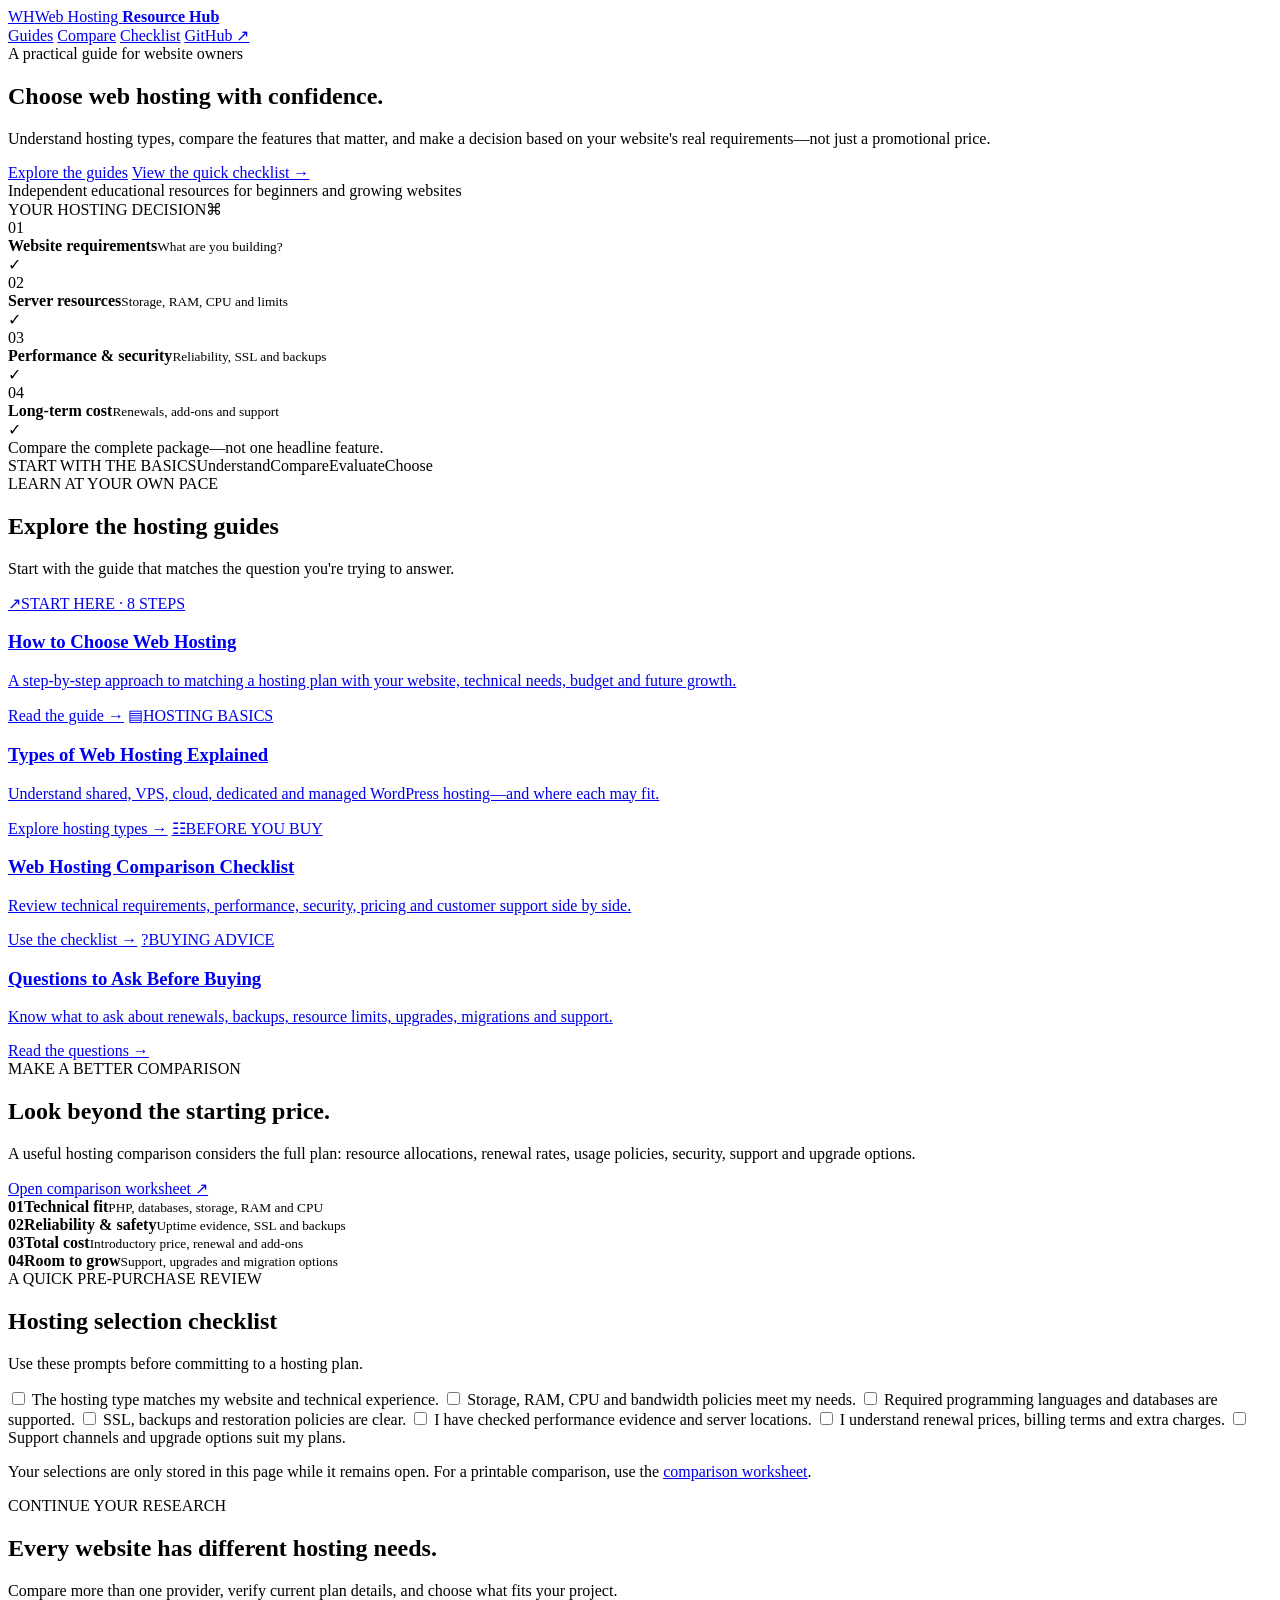
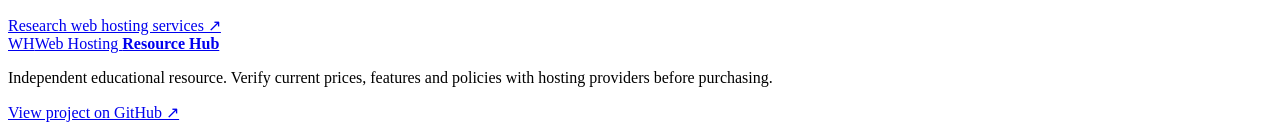
==== index.html @ 61ac8521 "Add responsive web hosting resource hub homepage" ====
<!doctype html>
<html lang="en">
<head>
  <meta charset="utf-8">
  <meta name="viewport" content="width=device-width, initial-scale=1">
  <meta name="description" content="Practical beginner-friendly guides and checklists to understand web hosting, compare providers, and choose a hosting plan for your website.">
  <meta name="theme-color" content="#10243a">
  <title>Web Hosting Resource Hub | Choose the Right Hosting</title>
  <link rel="stylesheet" href="styles.css">
</head>
<body>
  <header class="site-header">
    <div class="container nav-wrap">
      <a class="brand" href="index.html"><span class="brand-mark">WH</span><span>Web Hosting <strong>Resource Hub</strong></span></a>
      <nav aria-label="Main navigation">
        <a href="#guides">Guides</a>
        <a href="#compare">Compare</a>
        <a href="#checklist">Checklist</a>
        <a href="https://github.com/bestfreewebhosting/choosing-the-right-web-hosting-resource" target="_blank" rel="noopener">GitHub ↗</a>
      </nav>
    </div>
  </header>

  <main>
    <section class="hero">
      <div class="container hero-grid">
        <div class="hero-copy">
          <span class="eyebrow">A practical guide for website owners</span>
          <h1>Choose web hosting with <span>confidence.</span></h1>
          <p class="hero-lead">Understand hosting types, compare the features that matter, and make a decision based on your website's real requirements—not just a promotional price.</p>
          <div class="hero-actions">
            <a class="button button-light" href="#guides">Explore the guides</a>
            <a class="text-link light-link" href="#checklist">View the quick checklist →</a>
          </div>
          <div class="hero-note"><span class="dot"></span> Independent educational resources for beginners and growing websites</div>
        </div>
        <div class="hero-panel" aria-label="Hosting selection factors">
          <div class="panel-top"><span>YOUR HOSTING DECISION</span><span class="panel-icon">⌘</span></div>
          <div class="panel-item"><span class="panel-number">01</span><div><strong>Website requirements</strong><small>What are you building?</small></div><span class="check">✓</span></div>
          <div class="panel-item"><span class="panel-number">02</span><div><strong>Server resources</strong><small>Storage, RAM, CPU and limits</small></div><span class="check">✓</span></div>
          <div class="panel-item"><span class="panel-number">03</span><div><strong>Performance & security</strong><small>Reliability, SSL and backups</small></div><span class="check">✓</span></div>
          <div class="panel-item"><span class="panel-number">04</span><div><strong>Long-term cost</strong><small>Renewals, add-ons and support</small></div><span class="check">✓</span></div>
          <div class="panel-foot">Compare the complete package—not one headline feature.</div>
        </div>
      </div>
    </section>

    <section class="trust-strip">
      <div class="container strip-grid"><span>START WITH THE BASICS</span><span>Understand</span><span>Compare</span><span>Evaluate</span><span>Choose</span></div>
    </section>

    <section class="section container" id="guides">
      <div class="section-heading"><div><span class="eyebrow">LEARN AT YOUR OWN PACE</span><h2>Explore the hosting guides</h2></div><p>Start with the guide that matches the question you're trying to answer.</p></div>
      <div class="cards">
        <a class="resource-card featured-card" href="https://github.com/bestfreewebhosting/choosing-the-right-web-hosting-resource/blob/main/guides/how-to-choose-web-hosting.md" target="_blank" rel="noopener"><span class="card-icon">↗</span><span class="card-tag">START HERE · 8 STEPS</span><h3>How to Choose Web Hosting</h3><p>A step-by-step approach to matching a hosting plan with your website, technical needs, budget and future growth.</p><span class="card-link">Read the guide →</span></a>
        <a class="resource-card" href="https://github.com/bestfreewebhosting/choosing-the-right-web-hosting-resource/blob/main/guides/types-of-web-hosting-explained.md" target="_blank" rel="noopener"><span class="card-icon">▤</span><span class="card-tag">HOSTING BASICS</span><h3>Types of Web Hosting Explained</h3><p>Understand shared, VPS, cloud, dedicated and managed WordPress hosting—and where each may fit.</p><span class="card-link">Explore hosting types →</span></a>
        <a class="resource-card" href="https://github.com/bestfreewebhosting/choosing-the-right-web-hosting-resource/blob/main/guides/web-hosting-comparison-checklist.md" target="_blank" rel="noopener"><span class="card-icon">☷</span><span class="card-tag">BEFORE YOU BUY</span><h3>Web Hosting Comparison Checklist</h3><p>Review technical requirements, performance, security, pricing and customer support side by side.</p><span class="card-link">Use the checklist →</span></a>
        <a class="resource-card" href="https://github.com/bestfreewebhosting/choosing-the-right-web-hosting-resource/blob/main/guides/questions-to-ask-before-buying-hosting.md" target="_blank" rel="noopener"><span class="card-icon">?</span><span class="card-tag">BUYING ADVICE</span><h3>Questions to Ask Before Buying</h3><p>Know what to ask about renewals, backups, resource limits, upgrades, migrations and support.</p><span class="card-link">Read the questions →</span></a>
      </div>
    </section>

    <section class="compare-section" id="compare">
      <div class="container compare-grid">
        <div><span class="eyebrow">MAKE A BETTER COMPARISON</span><h2>Look beyond the starting price.</h2><p>A useful hosting comparison considers the full plan: resource allocations, renewal rates, usage policies, security, support and upgrade options.</p><a class="button button-dark" href="https://github.com/bestfreewebhosting/choosing-the-right-web-hosting-resource/blob/main/web-hosting-comparison-worksheet.md" target="_blank" rel="noopener">Open comparison worksheet ↗</a></div>
        <div class="compare-list"><div><b>01</b><span><strong>Technical fit</strong><small>PHP, databases, storage, RAM and CPU</small></span></div><div><b>02</b><span><strong>Reliability & safety</strong><small>Uptime evidence, SSL and backups</small></span></div><div><b>03</b><span><strong>Total cost</strong><small>Introductory price, renewal and add-ons</small></span></div><div><b>04</b><span><strong>Room to grow</strong><small>Support, upgrades and migration options</small></span></div></div>
      </div>
    </section>

    <section class="section container checklist-section" id="checklist">
      <div class="section-heading"><div><span class="eyebrow">A QUICK PRE-PURCHASE REVIEW</span><h2>Hosting selection checklist</h2></div><p>Use these prompts before committing to a hosting plan.</p></div>
      <div class="checklist-box">
        <label><input type="checkbox"> The hosting type matches my website and technical experience.</label>
        <label><input type="checkbox"> Storage, RAM, CPU and bandwidth policies meet my needs.</label>
        <label><input type="checkbox"> Required programming languages and databases are supported.</label>
        <label><input type="checkbox"> SSL, backups and restoration policies are clear.</label>
        <label><input type="checkbox"> I have checked performance evidence and server locations.</label>
        <label><input type="checkbox"> I understand renewal prices, billing terms and extra charges.</label>
        <label><input type="checkbox"> Support channels and upgrade options suit my plans.</label>
        <p class="checklist-note">Your selections are only stored in this page while it remains open. For a printable comparison, use the <a href="https://github.com/bestfreewebhosting/choosing-the-right-web-hosting-resource/blob/main/web-hosting-comparison-worksheet.md" target="_blank" rel="noopener">comparison worksheet</a>.</p>
      </div>
    </section>

    <section class="closing-cta"><div class="container closing-inner"><div><span class="eyebrow">CONTINUE YOUR RESEARCH</span><h2>Every website has different hosting needs.</h2><p>Compare more than one provider, verify current plan details, and choose what fits your project.</p></div><a class="button button-light" href="https://googiehost.com/blog/best-web-hosting-services/" target="_blank" rel="noopener">Research web hosting services ↗</a></div></section>
  </main>

  <footer><div class="container footer-inner"><a class="brand footer-brand" href="index.html"><span class="brand-mark">WH</span><span>Web Hosting <strong>Resource Hub</strong></span></a><p>Independent educational resource. Verify current prices, features and policies with hosting providers before purchasing.</p><a href="https://github.com/bestfreewebhosting/choosing-the-right-web-hosting-resource" target="_blank" rel="noopener">View project on GitHub ↗</a></div></footer>
</body>
</html>
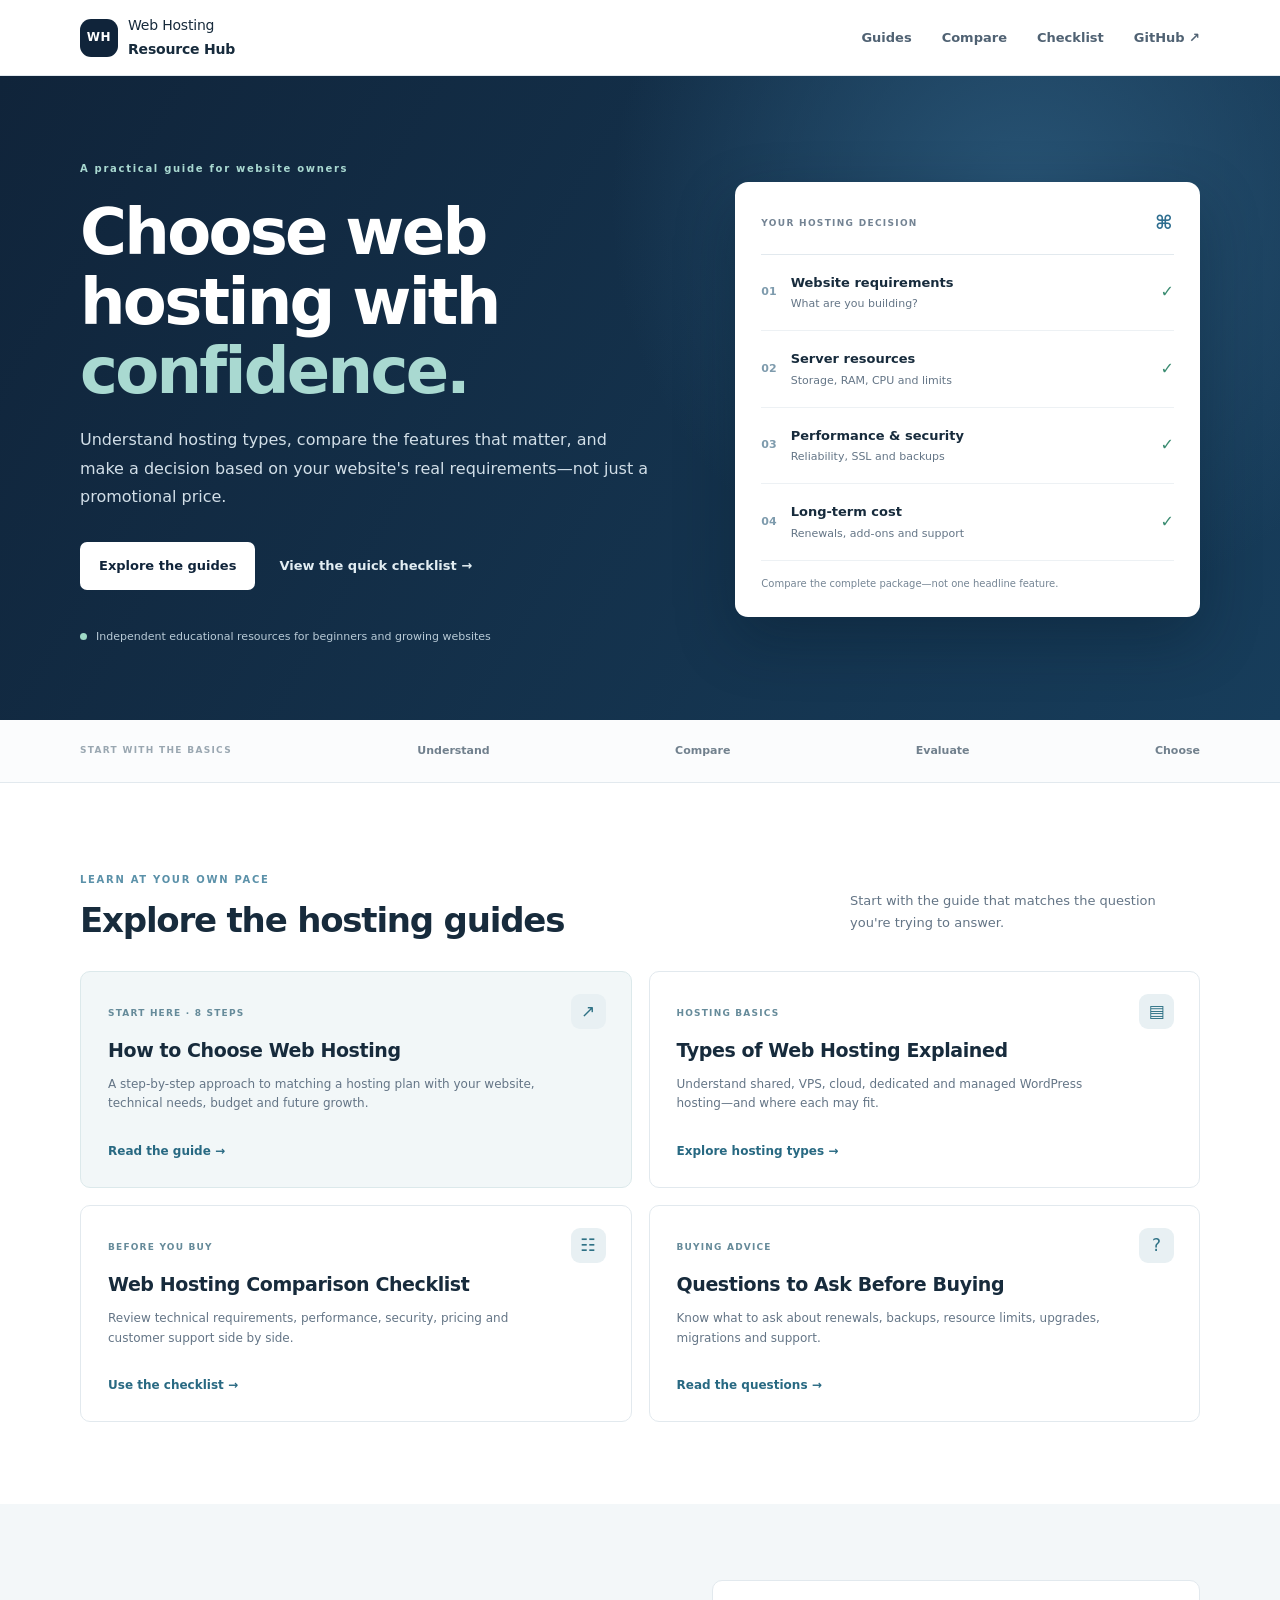
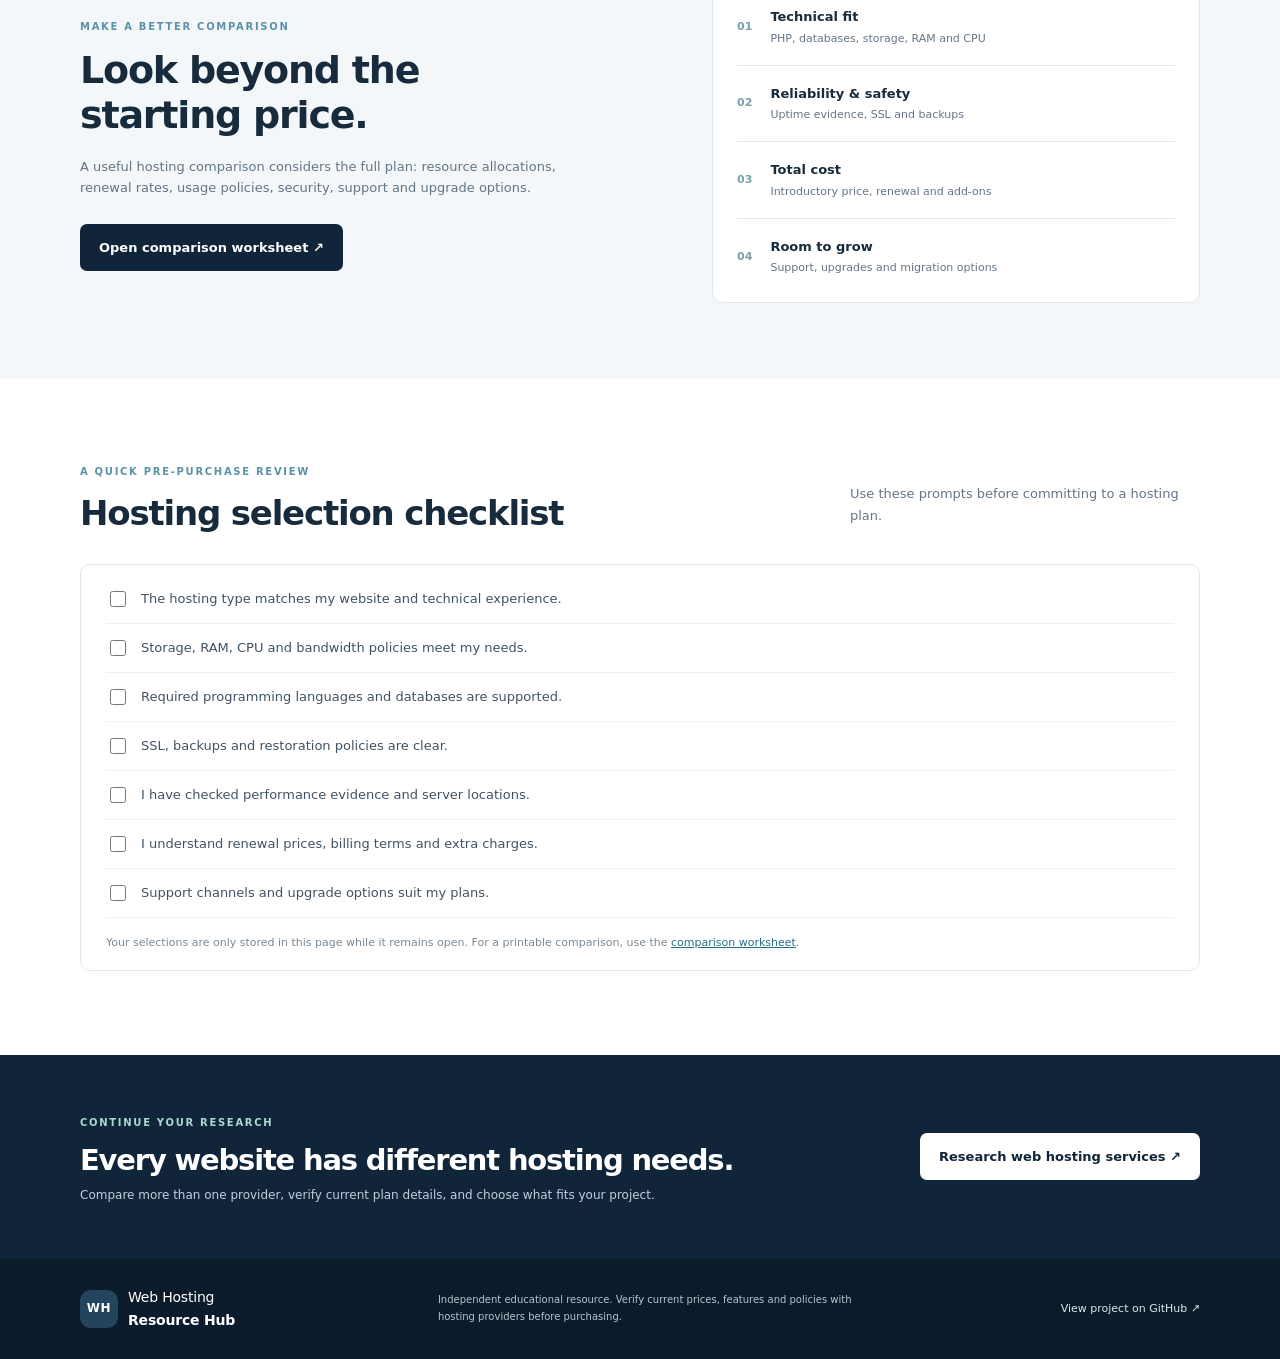
==== commit 6e565bc1: "Link homepage cards to hosted guide pages" ====
--- a/index.html
+++ b/index.html
@@ -52,10 +52,10 @@
     <section class="section container" id="guides">
       <div class="section-heading"><div><span class="eyebrow">LEARN AT YOUR OWN PACE</span><h2>Explore the hosting guides</h2></div><p>Start with the guide that matches the question you're trying to answer.</p></div>
       <div class="cards">
-        <a class="resource-card featured-card" href="https://github.com/bestfreewebhosting/choosing-the-right-web-hosting-resource/blob/main/guides/how-to-choose-web-hosting.md" target="_blank" rel="noopener"><span class="card-icon">↗</span><span class="card-tag">START HERE · 8 STEPS</span><h3>How to Choose Web Hosting</h3><p>A step-by-step approach to matching a hosting plan with your website, technical needs, budget and future growth.</p><span class="card-link">Read the guide →</span></a>
-        <a class="resource-card" href="https://github.com/bestfreewebhosting/choosing-the-right-web-hosting-resource/blob/main/guides/types-of-web-hosting-explained.md" target="_blank" rel="noopener"><span class="card-icon">▤</span><span class="card-tag">HOSTING BASICS</span><h3>Types of Web Hosting Explained</h3><p>Understand shared, VPS, cloud, dedicated and managed WordPress hosting—and where each may fit.</p><span class="card-link">Explore hosting types →</span></a>
-        <a class="resource-card" href="https://github.com/bestfreewebhosting/choosing-the-right-web-hosting-resource/blob/main/guides/web-hosting-comparison-checklist.md" target="_blank" rel="noopener"><span class="card-icon">☷</span><span class="card-tag">BEFORE YOU BUY</span><h3>Web Hosting Comparison Checklist</h3><p>Review technical requirements, performance, security, pricing and customer support side by side.</p><span class="card-link">Use the checklist →</span></a>
-        <a class="resource-card" href="https://github.com/bestfreewebhosting/choosing-the-right-web-hosting-resource/blob/main/guides/questions-to-ask-before-buying-hosting.md" target="_blank" rel="noopener"><span class="card-icon">?</span><span class="card-tag">BUYING ADVICE</span><h3>Questions to Ask Before Buying</h3><p>Know what to ask about renewals, backups, resource limits, upgrades, migrations and support.</p><span class="card-link">Read the questions →</span></a>
+        <a class="resource-card featured-card" href="guides/how-to-choose-web-hosting.html" target="_blank" rel="noopener"><span class="card-icon">↗</span><span class="card-tag">START HERE · 8 STEPS</span><h3>How to Choose Web Hosting</h3><p>A step-by-step approach to matching a hosting plan with your website, technical needs, budget and future growth.</p><span class="card-link">Read the guide →</span></a>
+        <a class="resource-card" href="guides/types-of-web-hosting-explained.html" target="_blank" rel="noopener"><span class="card-icon">▤</span><span class="card-tag">HOSTING BASICS</span><h3>Types of Web Hosting Explained</h3><p>Understand shared, VPS, cloud, dedicated and managed WordPress hosting—and where each may fit.</p><span class="card-link">Explore hosting types →</span></a>
+        <a class="resource-card" href="guides/web-hosting-comparison-checklist.html" target="_blank" rel="noopener"><span class="card-icon">☷</span><span class="card-tag">BEFORE YOU BUY</span><h3>Web Hosting Comparison Checklist</h3><p>Review technical requirements, performance, security, pricing and customer support side by side.</p><span class="card-link">Use the checklist →</span></a>
+        <a class="resource-card" href="guides/questions-to-ask-before-buying-hosting.html" target="_blank" rel="noopener"><span class="card-icon">?</span><span class="card-tag">BUYING ADVICE</span><h3>Questions to Ask Before Buying</h3><p>Know what to ask about renewals, backups, resource limits, upgrades, migrations and support.</p><span class="card-link">Read the questions →</span></a>
       </div>
     </section>
 
--- a/styles.css
+++ b/styles.css
@@ -0,0 +1 @@
+:root{--navy:#10243a;--navy2:#183b58;--blue:#2d6d8f;--ink:#172b3c;--muted:#647586;--line:#e2e9ee;--paper:#f5f8fa;--white:#fff;--mint:#b8e6d4}*{box-sizing:border-box}html{scroll-behavior:smooth}body{margin:0;font-family:Inter,ui-sans-serif,system-ui,-apple-system,BlinkMacSystemFont,"Segoe UI",sans-serif;color:var(--ink);line-height:1.65;background:#fff}a{color:inherit;text-decoration:none}.container{width:min(1120px,calc(100% - 44px));margin:auto}.site-header{height:76px;background:#fff;border-bottom:1px solid var(--line);display:flex;align-items:center}.nav-wrap,.brand,.site-header nav,.hero-actions,.hero-note,.panel-item,.panel-top,.strip-grid,.section-heading,.compare-grid,.closing-inner,.footer-inner{display:flex;align-items:center}.nav-wrap{justify-content:space-between}.brand{gap:10px;font-size:14px;letter-spacing:-.2px}.brand strong{display:block;font-weight:750}.brand-mark{display:grid;place-items:center;width:38px;height:38px;border-radius:11px;background:var(--navy);color:white;font-size:12px;font-weight:800;letter-spacing:.5px}.site-header nav{gap:30px;font-size:13px;color:#506273;font-weight:600}.site-header nav a:hover,.footer-inner>a:last-child:hover{color:var(--blue)}.hero{background:radial-gradient(circle at 80% 20%,#285475 0,transparent 36%),linear-gradient(120deg,#10243a,#173d5b);color:white;padding:78px 0 74px}.hero-grid{display:grid;grid-template-columns:1.12fr .88fr;gap:64px;align-items:center}.eyebrow{font-size:10px;letter-spacing:1.7px;font-weight:800;color:#5b91a9}.hero .eyebrow,.closing-cta .eyebrow{color:#a9d9d1}.hero h1{font-size:clamp(42px,5.3vw,64px);line-height:1.08;letter-spacing:-2.7px;margin:18px 0 20px;max-width:620px}.hero h1 span{color:#a9d9d1}.hero-lead{font-size:16px;color:#d2dfe8;max-width:570px;line-height:1.8}.hero-actions{gap:24px;margin-top:30px;flex-wrap:wrap}.button{display:inline-flex;align-items:center;justify-content:center;padding:13px 19px;border-radius:7px;font-size:13px;font-weight:750;transition:transform .2s,background .2s}.button:hover{transform:translateY(-2px)}.button-light{background:white;color:var(--navy)}.button-dark{background:var(--navy);color:white}.text-link{font-size:13px;font-weight:700}.light-link{color:#e2edf2}.hero-note{gap:9px;margin-top:38px;color:#b9cbd7;font-size:11px}.dot{width:7px;height:7px;background:#9ed9c6;border-radius:50%}.hero-panel{padding:24px 25px;background:#fff;color:var(--ink);border:1px solid #ffffff35;border-radius:13px;box-shadow:0 22px 60px #07172755}.panel-top{justify-content:space-between;font-size:9px;letter-spacing:1.3px;font-weight:800;color:#738393;padding-bottom:15px;border-bottom:1px solid var(--line)}.panel-icon{font-size:19px;color:var(--blue)}.panel-item{gap:14px;padding:17px 0;border-bottom:1px solid #edf1f4}.panel-number{font-size:11px;color:#7e9bad;font-weight:800}.panel-item div{flex:1}.panel-item strong,.panel-item small{display:block}.panel-item strong{font-size:13px}.panel-item small{font-size:11px;color:var(--muted);margin-top:2px}.check{color:#398b70;font-weight:900}.panel-foot{font-size:10px;color:#758594;padding-top:15px}.trust-strip{border-bottom:1px solid var(--line);background:#fbfcfd}.strip-grid{min-height:62px;justify-content:space-between;color:#71808d;font-size:11px;font-weight:700}.strip-grid span:first-child{font-size:9px;letter-spacing:1.3px;color:#9aa7b1}.section{padding-top:82px;padding-bottom:82px}.section-heading{justify-content:space-between;gap:30px;margin-bottom:30px}.section-heading h2,.compare-grid h2,.closing-inner h2{font-size:34px;line-height:1.2;letter-spacing:-1.2px;margin:9px 0 0}.section-heading>p{max-width:350px;color:var(--muted);font-size:13px;margin:18px 0 0}.cards{display:grid;grid-template-columns:repeat(2,1fr);gap:17px}.resource-card{position:relative;display:block;padding:26px 27px 24px;border:1px solid var(--line);border-radius:10px;background:white;transition:border .2s,transform .2s,box-shadow .2s}.resource-card:hover{border-color:#9ab8c7;transform:translateY(-3px);box-shadow:0 12px 28px #19374b0c}.featured-card{background:#f2f7f8;border-color:#dce9eb}.card-icon{position:absolute;right:25px;top:22px;width:35px;height:35px;border-radius:9px;background:#e8f0f3;color:#2e7185;display:grid;place-items:center;font-size:17px}.card-tag{font-size:9px;letter-spacing:1.2px;color:#668b9a;font-weight:850}.resource-card h3{font-size:19px;letter-spacing:-.4px;margin:11px 45px 8px 0}.resource-card p{font-size:12px;color:var(--muted);max-width:430px;min-height:44px;margin:0 0 18px}.card-link{font-size:12px;color:#286982;font-weight:800}.compare-section{background:#f3f7f9;padding:76px 0}.compare-grid{display:grid;grid-template-columns:1fr .9fr;gap:90px}.compare-grid h2{max-width:450px;font-size:38px}.compare-grid p{max-width:490px;color:var(--muted);font-size:13px;margin:17px 0 25px}.compare-list{background:white;border:1px solid var(--line);border-radius:10px;padding:8px 24px}.compare-list>div{display:flex;gap:18px;align-items:center;padding:17px 0;border-bottom:1px solid var(--line)}.compare-list>div:last-child{border:0}.compare-list b{font-size:11px;color:#78a0ad}.compare-list strong,.compare-list small{display:block}.compare-list strong{font-size:13px}.compare-list small{font-size:11px;color:var(--muted);margin-top:2px}.checklist-section{padding-top:78px;padding-bottom:84px}.checklist-box{border:1px solid var(--line);border-radius:10px;padding:10px 25px;background:#fff}.checklist-box label{display:flex;align-items:center;gap:12px;padding:13px 0;border-bottom:1px solid #edf1f4;font-size:13px;color:#405364;cursor:pointer}.checklist-box input{width:16px;height:16px;accent-color:#347b70}.checklist-box input:checked+span{text-decoration:line-through}.checklist-note{font-size:11px;color:#7a8995;margin:16px 0 8px}.checklist-note a{color:#276d86;text-decoration:underline}.closing-cta{background:var(--navy);color:white;padding:53px 0}.closing-inner{justify-content:space-between;gap:35px}.closing-inner h2{font-size:29px}.closing-inner p{color:#c0d0db;font-size:12px;margin:8px 0 0}.closing-inner .button{flex-shrink:0}footer{background:#0b1b2b;color:#b6c5d0;padding:27px 0}.footer-inner{gap:25px;justify-content:space-between}.footer-brand{color:#fff;flex-shrink:0}.footer-brand .brand-mark{background:#24445d}.footer-inner p{font-size:10px;max-width:420px;margin:0}.footer-inner>a:last-child{font-size:11px;color:#dce8ed;flex-shrink:0}@media(max-width:760px){.site-header{height:auto;padding:15px 0}.nav-wrap{align-items:flex-start;gap:16px;flex-direction:column}.site-header nav{gap:18px;flex-wrap:wrap;font-size:12px}.hero{padding:55px 0}.hero-grid,.compare-grid{grid-template-columns:1fr;gap:35px}.hero h1{font-size:45px}.hero-panel{max-width:520px}.strip-grid{gap:14px;overflow:auto;white-space:nowrap}.strip-grid span:first-child{display:none}.section{padding-top:60px;padding-bottom:60px}.section-heading{align-items:flex-start;flex-direction:column;gap:4px}.section-heading h2,.compare-grid h2{font-size:30px}.cards{grid-template-columns:1fr}.resource-card p{min-height:0}.compare-grid{gap:28px}.closing-inner{align-items:flex-start;flex-direction:column}.footer-inner{align-items:flex-start;flex-direction:column;gap:14px}}@media(prefers-reduced-motion:reduce){html{scroll-behavior:auto}*{transition:none!important}}
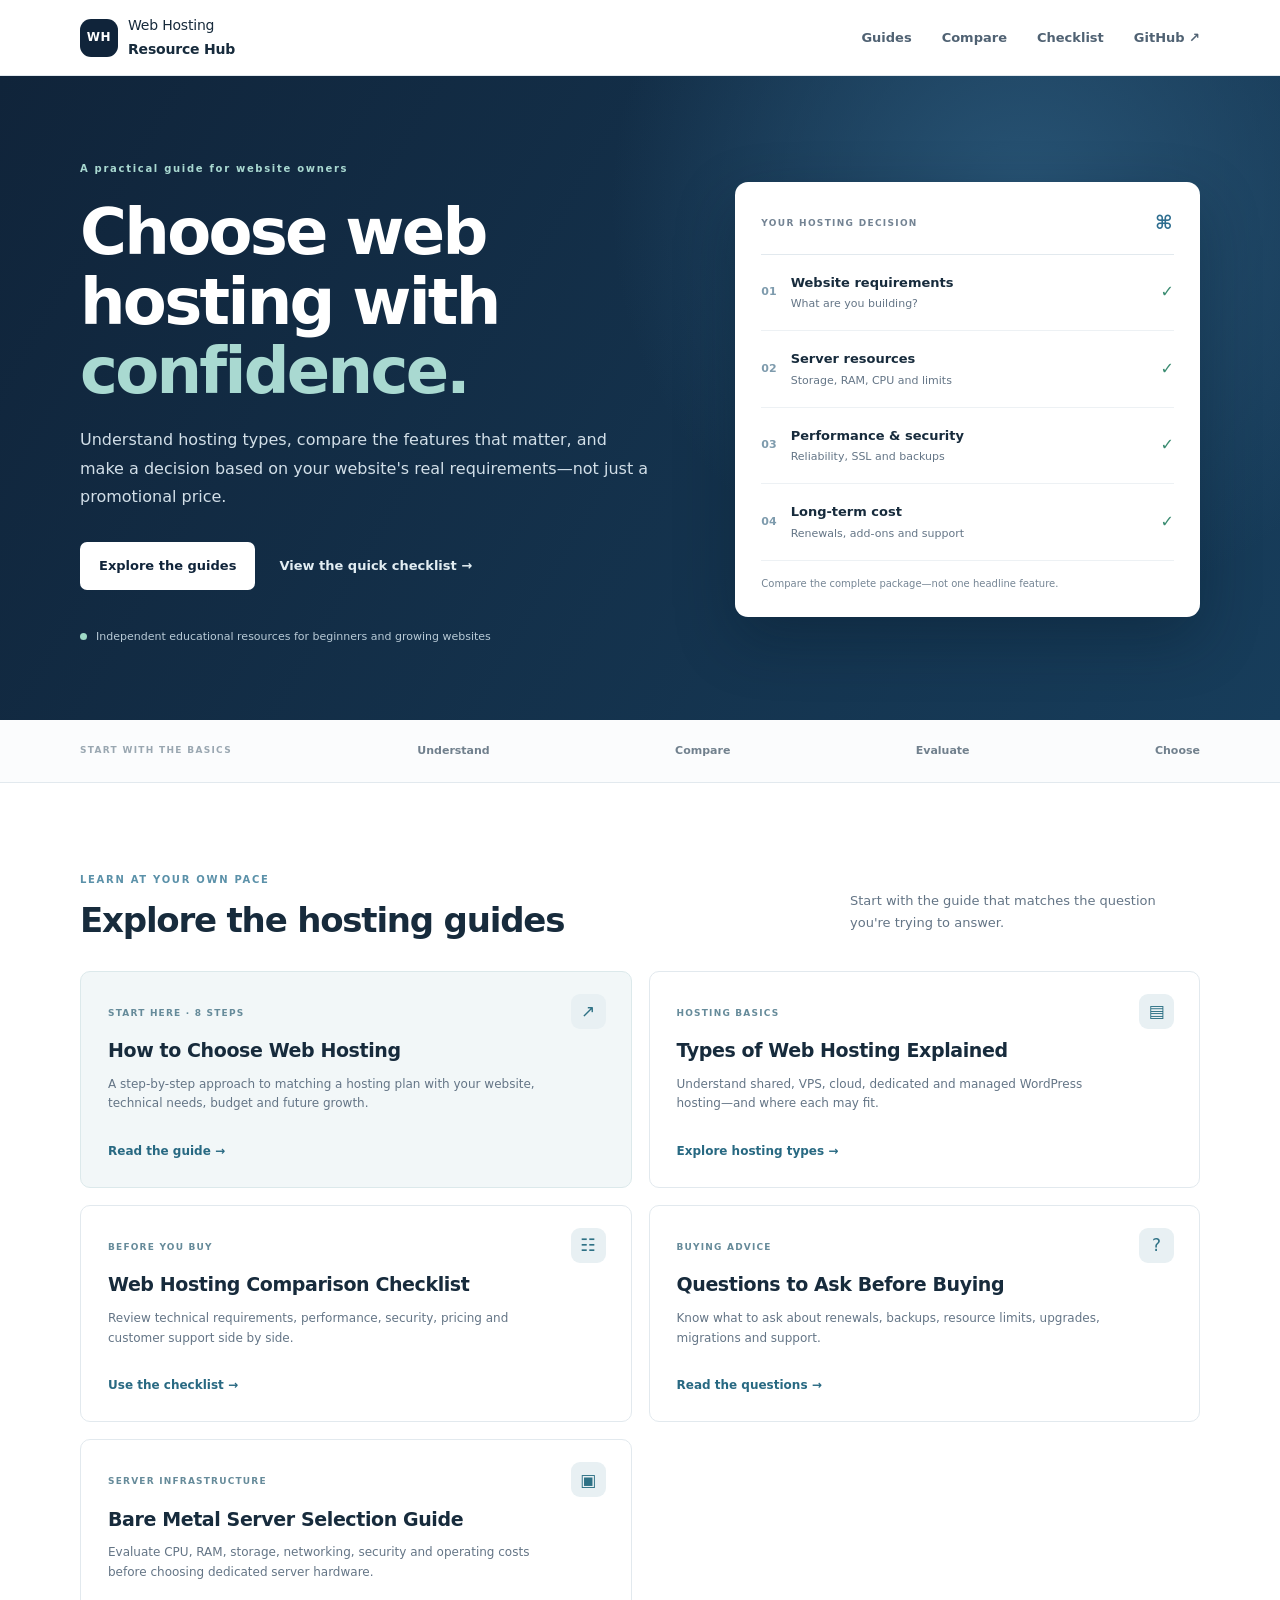
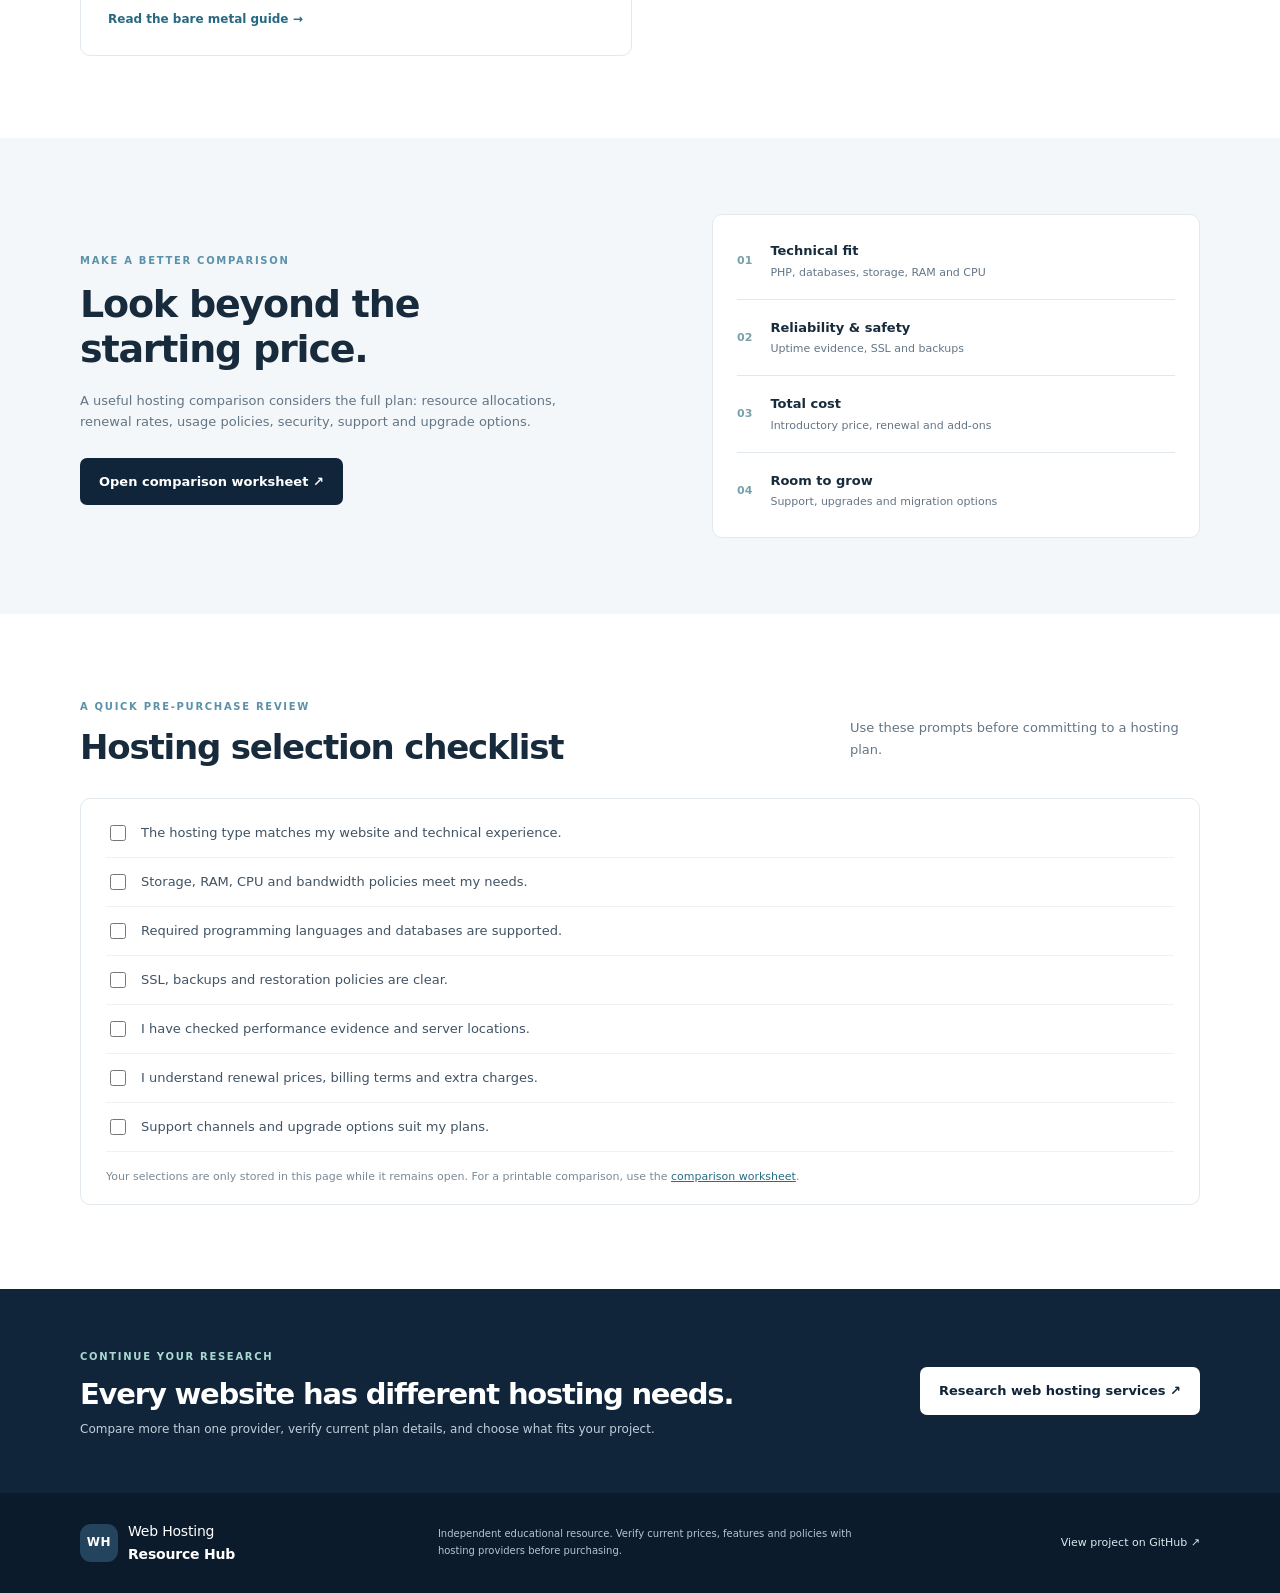
==== commit 277e6b5c: "Add bare metal guide to resource hub homepage" ====
--- a/index.html
+++ b/index.html
@@ -3,6 +3,7 @@
 <head>
   <meta charset="utf-8">
   <meta name="viewport" content="width=device-width, initial-scale=1">
+  <meta name="google-site-verification" content="V7B2HMB1gn7G85zPTUALnIMY6RIwV-0zzg4M3Qhr9hE" />
   <meta name="description" content="Practical beginner-friendly guides and checklists to understand web hosting, compare providers, and choose a hosting plan for your website.">
   <meta name="theme-color" content="#10243a">
   <title>Web Hosting Resource Hub | Choose the Right Hosting</title>
@@ -56,12 +57,13 @@
         <a class="resource-card" href="guides/types-of-web-hosting-explained.html" target="_blank" rel="noopener"><span class="card-icon">▤</span><span class="card-tag">HOSTING BASICS</span><h3>Types of Web Hosting Explained</h3><p>Understand shared, VPS, cloud, dedicated and managed WordPress hosting—and where each may fit.</p><span class="card-link">Explore hosting types →</span></a>
         <a class="resource-card" href="guides/web-hosting-comparison-checklist.html" target="_blank" rel="noopener"><span class="card-icon">☷</span><span class="card-tag">BEFORE YOU BUY</span><h3>Web Hosting Comparison Checklist</h3><p>Review technical requirements, performance, security, pricing and customer support side by side.</p><span class="card-link">Use the checklist →</span></a>
         <a class="resource-card" href="guides/questions-to-ask-before-buying-hosting.html" target="_blank" rel="noopener"><span class="card-icon">?</span><span class="card-tag">BUYING ADVICE</span><h3>Questions to Ask Before Buying</h3><p>Know what to ask about renewals, backups, resource limits, upgrades, migrations and support.</p><span class="card-link">Read the questions →</span></a>
+        <a class="resource-card" href="bare-metal-server-selection-guide/" target="_blank" rel="noopener"><span class="card-icon">▣</span><span class="card-tag">SERVER INFRASTRUCTURE</span><h3>Bare Metal Server Selection Guide</h3><p>Evaluate CPU, RAM, storage, networking, security and operating costs before choosing dedicated server hardware.</p><span class="card-link">Read the bare metal guide →</span></a>
       </div>
     </section>
 
     <section class="compare-section" id="compare">
       <div class="container compare-grid">
-        <div><span class="eyebrow">MAKE A BETTER COMPARISON</span><h2>Look beyond the starting price.</h2><p>A useful hosting comparison considers the full plan: resource allocations, renewal rates, usage policies, security, support and upgrade options.</p><a class="button button-dark" href="https://github.com/bestfreewebhosting/choosing-the-right-web-hosting-resource/blob/main/web-hosting-comparison-worksheet.md" target="_blank" rel="noopener">Open comparison worksheet ↗</a></div>
+        <div><span class="eyebrow">MAKE A BETTER COMPARISON</span><h2>Look beyond the starting price.</h2><p>A useful hosting comparison considers the full plan: resource allocations, renewal rates, usage policies, security, support and upgrade options.</p><a class="button button-dark" href="web-hosting-comparison-worksheet.html" target="_blank" rel="noopener">Open comparison worksheet ↗</a></div>
         <div class="compare-list"><div><b>01</b><span><strong>Technical fit</strong><small>PHP, databases, storage, RAM and CPU</small></span></div><div><b>02</b><span><strong>Reliability & safety</strong><small>Uptime evidence, SSL and backups</small></span></div><div><b>03</b><span><strong>Total cost</strong><small>Introductory price, renewal and add-ons</small></span></div><div><b>04</b><span><strong>Room to grow</strong><small>Support, upgrades and migration options</small></span></div></div>
       </div>
     </section>
@@ -76,7 +78,7 @@
         <label><input type="checkbox"> I have checked performance evidence and server locations.</label>
         <label><input type="checkbox"> I understand renewal prices, billing terms and extra charges.</label>
         <label><input type="checkbox"> Support channels and upgrade options suit my plans.</label>
-        <p class="checklist-note">Your selections are only stored in this page while it remains open. For a printable comparison, use the <a href="https://github.com/bestfreewebhosting/choosing-the-right-web-hosting-resource/blob/main/web-hosting-comparison-worksheet.md" target="_blank" rel="noopener">comparison worksheet</a>.</p>
+        <p class="checklist-note">Your selections are only stored in this page while it remains open. For a printable comparison, use the <a href="web-hosting-comparison-worksheet.html" target="_blank" rel="noopener">comparison worksheet</a>.</p>
       </div>
     </section>
 
--- a/styles.css
+++ b/styles.css
@@ -1 +1,2 @@
-:root{--navy:#10243a;--navy2:#183b58;--blue:#2d6d8f;--ink:#172b3c;--muted:#647586;--line:#e2e9ee;--paper:#f5f8fa;--white:#fff;--mint:#b8e6d4}*{box-sizing:border-box}html{scroll-behavior:smooth}body{margin:0;font-family:Inter,ui-sans-serif,system-ui,-apple-system,BlinkMacSystemFont,"Segoe UI",sans-serif;color:var(--ink);line-height:1.65;background:#fff}a{color:inherit;text-decoration:none}.container{width:min(1120px,calc(100% - 44px));margin:auto}.site-header{height:76px;background:#fff;border-bottom:1px solid var(--line);display:flex;align-items:center}.nav-wrap,.brand,.site-header nav,.hero-actions,.hero-note,.panel-item,.panel-top,.strip-grid,.section-heading,.compare-grid,.closing-inner,.footer-inner{display:flex;align-items:center}.nav-wrap{justify-content:space-between}.brand{gap:10px;font-size:14px;letter-spacing:-.2px}.brand strong{display:block;font-weight:750}.brand-mark{display:grid;place-items:center;width:38px;height:38px;border-radius:11px;background:var(--navy);color:white;font-size:12px;font-weight:800;letter-spacing:.5px}.site-header nav{gap:30px;font-size:13px;color:#506273;font-weight:600}.site-header nav a:hover,.footer-inner>a:last-child:hover{color:var(--blue)}.hero{background:radial-gradient(circle at 80% 20%,#285475 0,transparent 36%),linear-gradient(120deg,#10243a,#173d5b);color:white;padding:78px 0 74px}.hero-grid{display:grid;grid-template-columns:1.12fr .88fr;gap:64px;align-items:center}.eyebrow{font-size:10px;letter-spacing:1.7px;font-weight:800;color:#5b91a9}.hero .eyebrow,.closing-cta .eyebrow{color:#a9d9d1}.hero h1{font-size:clamp(42px,5.3vw,64px);line-height:1.08;letter-spacing:-2.7px;margin:18px 0 20px;max-width:620px}.hero h1 span{color:#a9d9d1}.hero-lead{font-size:16px;color:#d2dfe8;max-width:570px;line-height:1.8}.hero-actions{gap:24px;margin-top:30px;flex-wrap:wrap}.button{display:inline-flex;align-items:center;justify-content:center;padding:13px 19px;border-radius:7px;font-size:13px;font-weight:750;transition:transform .2s,background .2s}.button:hover{transform:translateY(-2px)}.button-light{background:white;color:var(--navy)}.button-dark{background:var(--navy);color:white}.text-link{font-size:13px;font-weight:700}.light-link{color:#e2edf2}.hero-note{gap:9px;margin-top:38px;color:#b9cbd7;font-size:11px}.dot{width:7px;height:7px;background:#9ed9c6;border-radius:50%}.hero-panel{padding:24px 25px;background:#fff;color:var(--ink);border:1px solid #ffffff35;border-radius:13px;box-shadow:0 22px 60px #07172755}.panel-top{justify-content:space-between;font-size:9px;letter-spacing:1.3px;font-weight:800;color:#738393;padding-bottom:15px;border-bottom:1px solid var(--line)}.panel-icon{font-size:19px;color:var(--blue)}.panel-item{gap:14px;padding:17px 0;border-bottom:1px solid #edf1f4}.panel-number{font-size:11px;color:#7e9bad;font-weight:800}.panel-item div{flex:1}.panel-item strong,.panel-item small{display:block}.panel-item strong{font-size:13px}.panel-item small{font-size:11px;color:var(--muted);margin-top:2px}.check{color:#398b70;font-weight:900}.panel-foot{font-size:10px;color:#758594;padding-top:15px}.trust-strip{border-bottom:1px solid var(--line);background:#fbfcfd}.strip-grid{min-height:62px;justify-content:space-between;color:#71808d;font-size:11px;font-weight:700}.strip-grid span:first-child{font-size:9px;letter-spacing:1.3px;color:#9aa7b1}.section{padding-top:82px;padding-bottom:82px}.section-heading{justify-content:space-between;gap:30px;margin-bottom:30px}.section-heading h2,.compare-grid h2,.closing-inner h2{font-size:34px;line-height:1.2;letter-spacing:-1.2px;margin:9px 0 0}.section-heading>p{max-width:350px;color:var(--muted);font-size:13px;margin:18px 0 0}.cards{display:grid;grid-template-columns:repeat(2,1fr);gap:17px}.resource-card{position:relative;display:block;padding:26px 27px 24px;border:1px solid var(--line);border-radius:10px;background:white;transition:border .2s,transform .2s,box-shadow .2s}.resource-card:hover{border-color:#9ab8c7;transform:translateY(-3px);box-shadow:0 12px 28px #19374b0c}.featured-card{background:#f2f7f8;border-color:#dce9eb}.card-icon{position:absolute;right:25px;top:22px;width:35px;height:35px;border-radius:9px;background:#e8f0f3;color:#2e7185;display:grid;place-items:center;font-size:17px}.card-tag{font-size:9px;letter-spacing:1.2px;color:#668b9a;font-weight:850}.resource-card h3{font-size:19px;letter-spacing:-.4px;margin:11px 45px 8px 0}.resource-card p{font-size:12px;color:var(--muted);max-width:430px;min-height:44px;margin:0 0 18px}.card-link{font-size:12px;color:#286982;font-weight:800}.compare-section{background:#f3f7f9;padding:76px 0}.compare-grid{display:grid;grid-template-columns:1fr .9fr;gap:90px}.compare-grid h2{max-width:450px;font-size:38px}.compare-grid p{max-width:490px;color:var(--muted);font-size:13px;margin:17px 0 25px}.compare-list{background:white;border:1px solid var(--line);border-radius:10px;padding:8px 24px}.compare-list>div{display:flex;gap:18px;align-items:center;padding:17px 0;border-bottom:1px solid var(--line)}.compare-list>div:last-child{border:0}.compare-list b{font-size:11px;color:#78a0ad}.compare-list strong,.compare-list small{display:block}.compare-list strong{font-size:13px}.compare-list small{font-size:11px;color:var(--muted);margin-top:2px}.checklist-section{padding-top:78px;padding-bottom:84px}.checklist-box{border:1px solid var(--line);border-radius:10px;padding:10px 25px;background:#fff}.checklist-box label{display:flex;align-items:center;gap:12px;padding:13px 0;border-bottom:1px solid #edf1f4;font-size:13px;color:#405364;cursor:pointer}.checklist-box input{width:16px;height:16px;accent-color:#347b70}.checklist-box input:checked+span{text-decoration:line-through}.checklist-note{font-size:11px;color:#7a8995;margin:16px 0 8px}.checklist-note a{color:#276d86;text-decoration:underline}.closing-cta{background:var(--navy);color:white;padding:53px 0}.closing-inner{justify-content:space-between;gap:35px}.closing-inner h2{font-size:29px}.closing-inner p{color:#c0d0db;font-size:12px;margin:8px 0 0}.closing-inner .button{flex-shrink:0}footer{background:#0b1b2b;color:#b6c5d0;padding:27px 0}.footer-inner{gap:25px;justify-content:space-between}.footer-brand{color:#fff;flex-shrink:0}.footer-brand .brand-mark{background:#24445d}.footer-inner p{font-size:10px;max-width:420px;margin:0}.footer-inner>a:last-child{font-size:11px;color:#dce8ed;flex-shrink:0}@media(max-width:760px){.site-header{height:auto;padding:15px 0}.nav-wrap{align-items:flex-start;gap:16px;flex-direction:column}.site-header nav{gap:18px;flex-wrap:wrap;font-size:12px}.hero{padding:55px 0}.hero-grid,.compare-grid{grid-template-columns:1fr;gap:35px}.hero h1{font-size:45px}.hero-panel{max-width:520px}.strip-grid{gap:14px;overflow:auto;white-space:nowrap}.strip-grid span:first-child{display:none}.section{padding-top:60px;padding-bottom:60px}.section-heading{align-items:flex-start;flex-direction:column;gap:4px}.section-heading h2,.compare-grid h2{font-size:30px}.cards{grid-template-columns:1fr}.resource-card p{min-height:0}.compare-grid{gap:28px}.closing-inner{align-items:flex-start;flex-direction:column}.footer-inner{align-items:flex-start;flex-direction:column;gap:14px}}@media(prefers-reduced-motion:reduce){html{scroll-behavior:auto}*{transition:none!important}}+:root{--navy:#10243a;--navy2:#183b58;--blue:#2d6d8f;--ink:#172b3c;--muted:#647586;--line:#e2e9ee;--paper:#f5f8fa;--white:#fff;--mint:#b8e6d4}*{box-sizing:border-box}html{scroll-behavior:smooth}body{margin:0;font-family:Inter,ui-sans-serif,system-ui,-apple-system,BlinkMacSystemFont,"Segoe UI",sans-serif;color:var(--ink);line-height:1.65;background:#fff}a{color:inherit;text-decoration:none}.container{width:min(1120px,calc(100% - 44px));margin:auto}.site-header{height:76px;background:#fff;border-bottom:1px solid var(--line);display:flex;align-items:center}.nav-wrap,.brand,.site-header nav,.hero-actions,.hero-note,.panel-item,.panel-top,.strip-grid,.section-heading,.compare-grid,.closing-inner,.footer-inner{display:flex;align-items:center}.nav-wrap{justify-content:space-between}.brand{gap:10px;font-size:14px;letter-spacing:-.2px}.brand strong{display:block;font-weight:750}.brand-mark{display:grid;place-items:center;width:38px;height:38px;border-radius:11px;background:var(--navy);color:white;font-size:12px;font-weight:800;letter-spacing:.5px}.site-header nav{gap:30px;font-size:13px;color:#506273;font-weight:600}.site-header nav a:hover,.footer-inner>a:last-child:hover{color:var(--blue)}.hero{background:radial-gradient(circle at 80% 20%,#285475 0,transparent 36%),linear-gradient(120deg,#10243a,#173d5b);color:white;padding:78px 0 74px}.hero-grid{display:grid;grid-template-columns:1.12fr .88fr;gap:64px;align-items:center}.eyebrow{font-size:10px;letter-spacing:1.7px;font-weight:800;color:#5b91a9}.hero .eyebrow,.closing-cta .eyebrow{color:#a9d9d1}.hero h1{font-size:clamp(42px,5.3vw,64px);line-height:1.08;letter-spacing:-2.7px;margin:18px 0 20px;max-width:620px}.hero h1 span{color:#a9d9d1}.hero-lead{font-size:16px;color:#d2dfe8;max-width:570px;line-height:1.8}.hero-actions{gap:24px;margin-top:30px;flex-wrap:wrap}.button{display:inline-flex;align-items:center;justify-content:center;padding:13px 19px;border-radius:7px;font-size:13px;font-weight:750;transition:transform .2s,background .2s}.button:hover{transform:translateY(-2px)}.button-light{background:white;color:var(--navy)}.button-dark{background:var(--navy);color:white}.text-link{font-size:13px;font-weight:700}.light-link{color:#e2edf2}.hero-note{gap:9px;margin-top:38px;color:#b9cbd7;font-size:11px}.dot{width:7px;height:7px;background:#9ed9c6;border-radius:50%}.hero-panel{padding:24px 25px;background:#fff;color:var(--ink);border:1px solid #ffffff35;border-radius:13px;box-shadow:0 22px 60px #07172755}.panel-top{justify-content:space-between;font-size:9px;letter-spacing:1.3px;font-weight:800;color:#738393;padding-bottom:15px;border-bottom:1px solid var(--line)}.panel-icon{font-size:19px;color:var(--blue)}.panel-item{gap:14px;padding:17px 0;border-bottom:1px solid #edf1f4}.panel-number{font-size:11px;color:#7e9bad;font-weight:800}.panel-item div{flex:1}.panel-item strong,.panel-item small{display:block}.panel-item strong{font-size:13px}.panel-item small{font-size:11px;color:var(--muted);margin-top:2px}.check{color:#398b70;font-weight:900}.panel-foot{font-size:10px;color:#758594;padding-top:15px}.trust-strip{border-bottom:1px solid var(--line);background:#fbfcfd}.strip-grid{min-height:62px;justify-content:space-between;color:#71808d;font-size:11px;font-weight:700}.strip-grid span:first-child{font-size:9px;letter-spacing:1.3px;color:#9aa7b1}.section{padding-top:82px;padding-bottom:82px}.section-heading{justify-content:space-between;gap:30px;margin-bottom:30px}.section-heading h2,.compare-grid h2,.closing-inner h2{font-size:34px;line-height:1.2;letter-spacing:-1.2px;margin:9px 0 0}.section-heading>p{max-width:350px;color:var(--muted);font-size:13px;margin:18px 0 0}.cards{display:grid;grid-template-columns:repeat(2,1fr);gap:17px}.resource-card{position:relative;display:block;padding:26px 27px 24px;border:1px solid var(--line);border-radius:10px;background:white;transition:border .2s,transform .2s,box-shadow .2s}.resource-card:hover{border-color:#9ab8c7;transform:translateY(-3px);box-shadow:0 12px 28px #19374b0c}.featured-card{background:#f2f7f8;border-color:#dce9eb}.card-icon{position:absolute;right:25px;top:22px;width:35px;height:35px;border-radius:9px;background:#e8f0f3;color:#2e7185;display:grid;place-items:center;font-size:17px}.card-tag{font-size:9px;letter-spacing:1.2px;color:#668b9a;font-weight:850}.resource-card h3{font-size:19px;letter-spacing:-.4px;margin:11px 45px 8px 0}.resource-card p{font-size:12px;color:var(--muted);max-width:430px;min-height:44px;margin:0 0 18px}.card-link{font-size:12px;color:#286982;font-weight:800}.compare-section{background:#f3f7f9;padding:76px 0}.compare-grid{display:grid;grid-template-columns:1fr .9fr;gap:90px}.compare-grid h2{max-width:450px;font-size:38px}.compare-grid p{max-width:490px;color:var(--muted);font-size:13px;margin:17px 0 25px}.compare-list{background:white;border:1px solid var(--line);border-radius:10px;padding:8px 24px}.compare-list>div{display:flex;gap:18px;align-items:center;padding:17px 0;border-bottom:1px solid var(--line)}.compare-list>div:last-child{border:0}.compare-list b{font-size:11px;color:#78a0ad}.compare-list strong,.compare-list small{display:block}.compare-list strong{font-size:13px}.compare-list small{font-size:11px;color:var(--muted);margin-top:2px}.checklist-section{padding-top:78px;padding-bottom:84px}.checklist-box{border:1px solid var(--line);border-radius:10px;padding:10px 25px;background:#fff}.checklist-box label{display:flex;align-items:center;gap:12px;padding:13px 0;border-bottom:1px solid #edf1f4;font-size:13px;color:#405364;cursor:pointer}.checklist-box input{width:16px;height:16px;accent-color:#347b70}.checklist-box input:checked+span{text-decoration:line-through}.checklist-note{font-size:11px;color:#7a8995;margin:16px 0 8px}.checklist-note a{color:#276d86;text-decoration:underline}.closing-cta{background:var(--navy);color:white;padding:53px 0}.closing-inner{justify-content:space-between;gap:35px}.closing-inner h2{font-size:29px}.closing-inner p{color:#c0d0db;font-size:12px;margin:8px 0 0}.closing-inner .button{flex-shrink:0}footer{background:#0b1b2b;color:#b6c5d0;padding:27px 0}.footer-inner{gap:25px;justify-content:space-between}.footer-brand{color:#fff;flex-shrink:0}.footer-brand .brand-mark{background:#24445d}.footer-inner p{font-size:10px;max-width:420px;margin:0}.footer-inner>a:last-child{font-size:11px;color:#dce8ed;flex-shrink:0}@media(max-width:760px){.site-header{height:auto;padding:15px 0}.nav-wrap{align-items:flex-start;gap:16px;flex-direction:column}.site-header nav{gap:18px;flex-wrap:wrap;font-size:12px}.hero{padding:55px 0}.hero-grid,.compare-grid{grid-template-columns:1fr;gap:35px}.hero h1{font-size:45px}.hero-panel{max-width:520px}.strip-grid{gap:14px;overflow:auto;white-space:nowrap}.strip-grid span:first-child{display:none}.section{padding-top:60px;padding-bottom:60px}.section-heading{align-items:flex-start;flex-direction:column;gap:4px}.section-heading h2,.compare-grid h2{font-size:30px}.cards{grid-template-columns:1fr}.resource-card p{min-height:0}.compare-grid{gap:28px}.closing-inner{align-items:flex-start;flex-direction:column}.footer-inner{align-items:flex-start;flex-direction:column;gap:14px}}@media(prefers-reduced-motion:reduce){html{scroll-behavior:auto}*{transition:none!important}}
+.article-hero{background:linear-gradient(120deg,#10243a,#1c4967);color:#fff;padding:62px 0 55px}.article-hero .container{max-width:850px}.article-hero .eyebrow{display:block;margin-top:28px;color:#a9d9d1}.article-hero h1{font-size:clamp(36px,5vw,52px);line-height:1.12;letter-spacing:-1.8px;margin:12px 0}.article-hero p{max-width:700px;color:#d1dfe8;font-size:15px}.back-link{display:inline-block;color:#2c7188;font-size:12px;font-weight:750;margin:0 0 12px}.article-hero .back-link{color:#d1e5e9}.article-content{max-width:850px;padding-top:48px;padding-bottom:65px;font-size:15px;color:#405364}.article-content h2{font-size:25px;line-height:1.25;letter-spacing:-.6px;color:var(--ink);margin:38px 0 12px}.article-content h3{font-size:18px;color:var(--ink);margin:25px 0 8px}.article-content p{margin:12px 0}.article-content li{margin:7px 0}.article-content a{color:#236d86;text-decoration:underline;text-underline-offset:3px}.article-content table{width:100%;border-collapse:collapse;margin:18px 0;font-size:13px}.article-content th,.article-content td{border:1px solid var(--line);padding:11px;text-align:left;vertical-align:top}.article-content th{background:#f1f6f8;color:#234357}.article-content .ticks{list-style:none;padding:0}.article-content .ticks li:before{content:"✓";color:#398b70;font-weight:900;margin-right:10px}.article-content hr{border:0;border-top:1px solid var(--line);margin:36px 0 22px}.article-next{background:#f3f7f9;border-radius:8px;padding:16px}@media(max-width:760px){.article-hero{padding:45px 0}.article-content{padding-top:32px}.article-content table{font-size:11px}.article-content th,.article-content td{padding:7px}}
